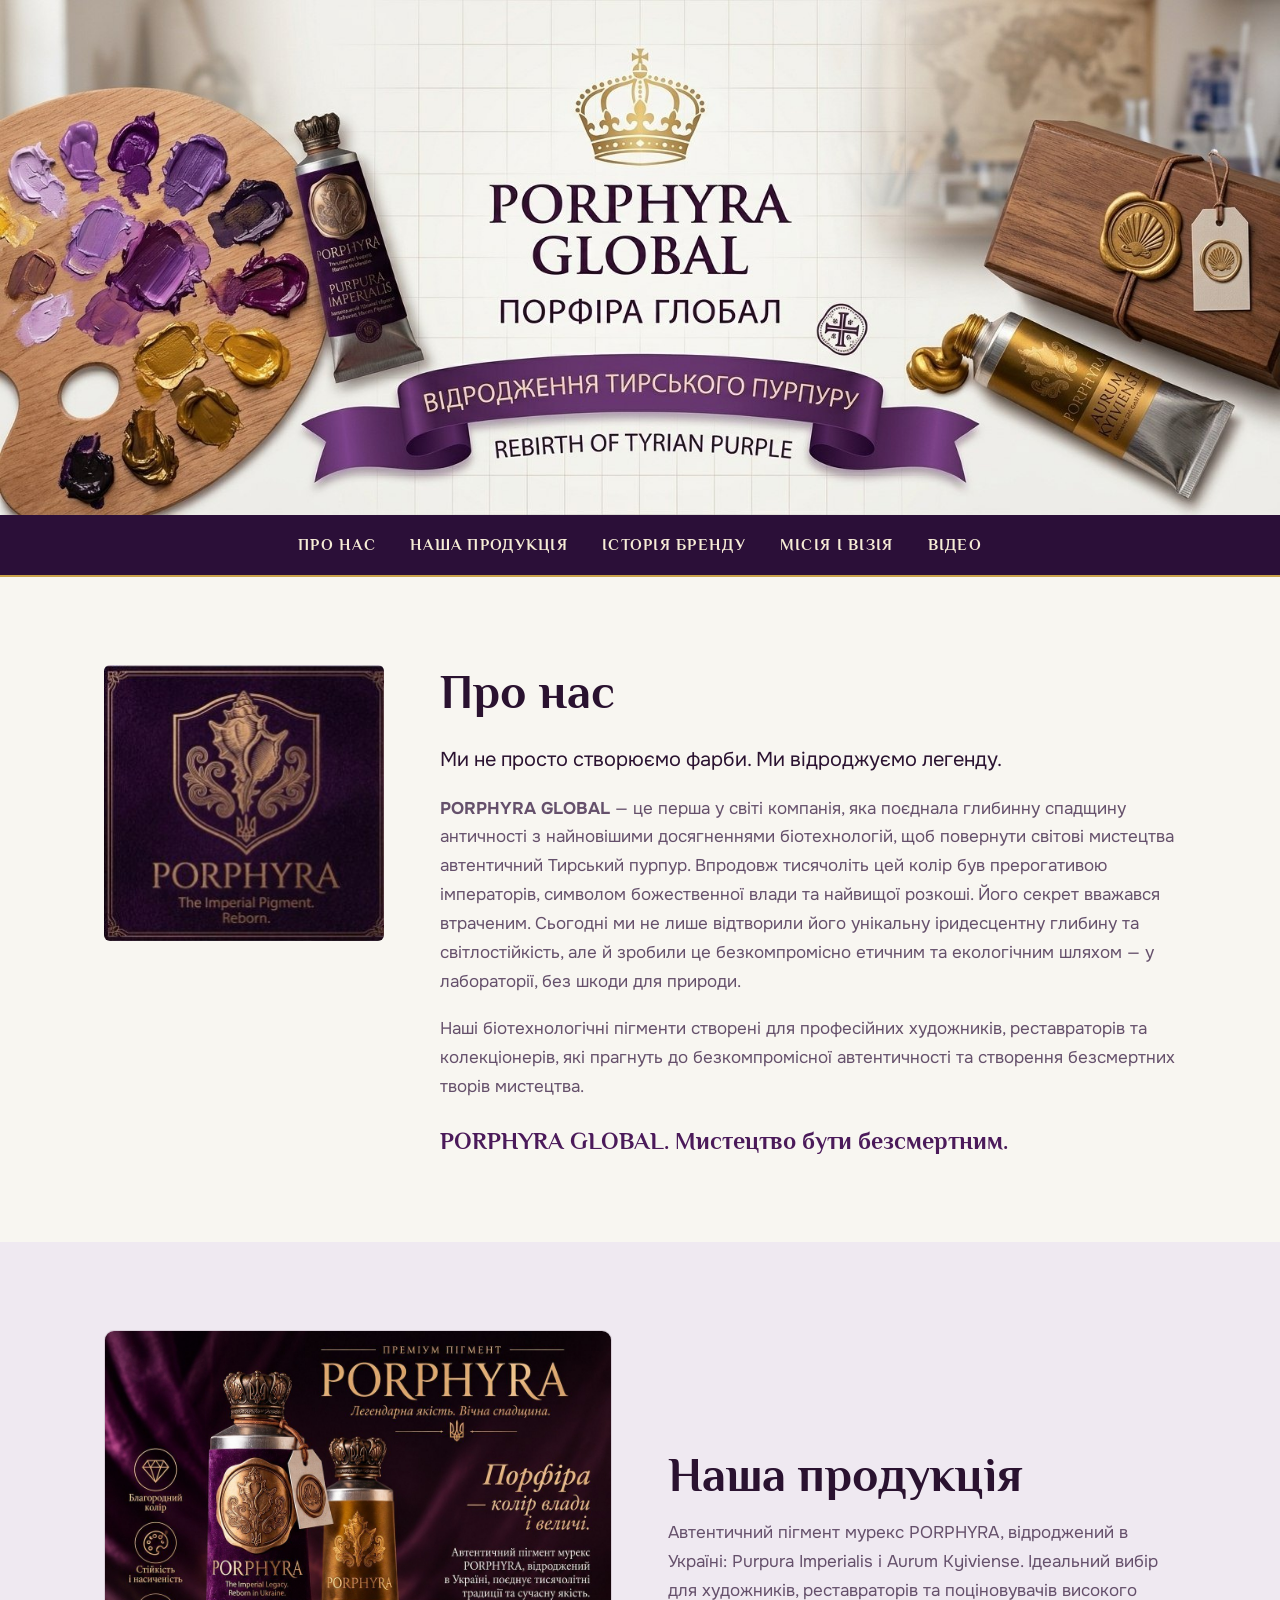
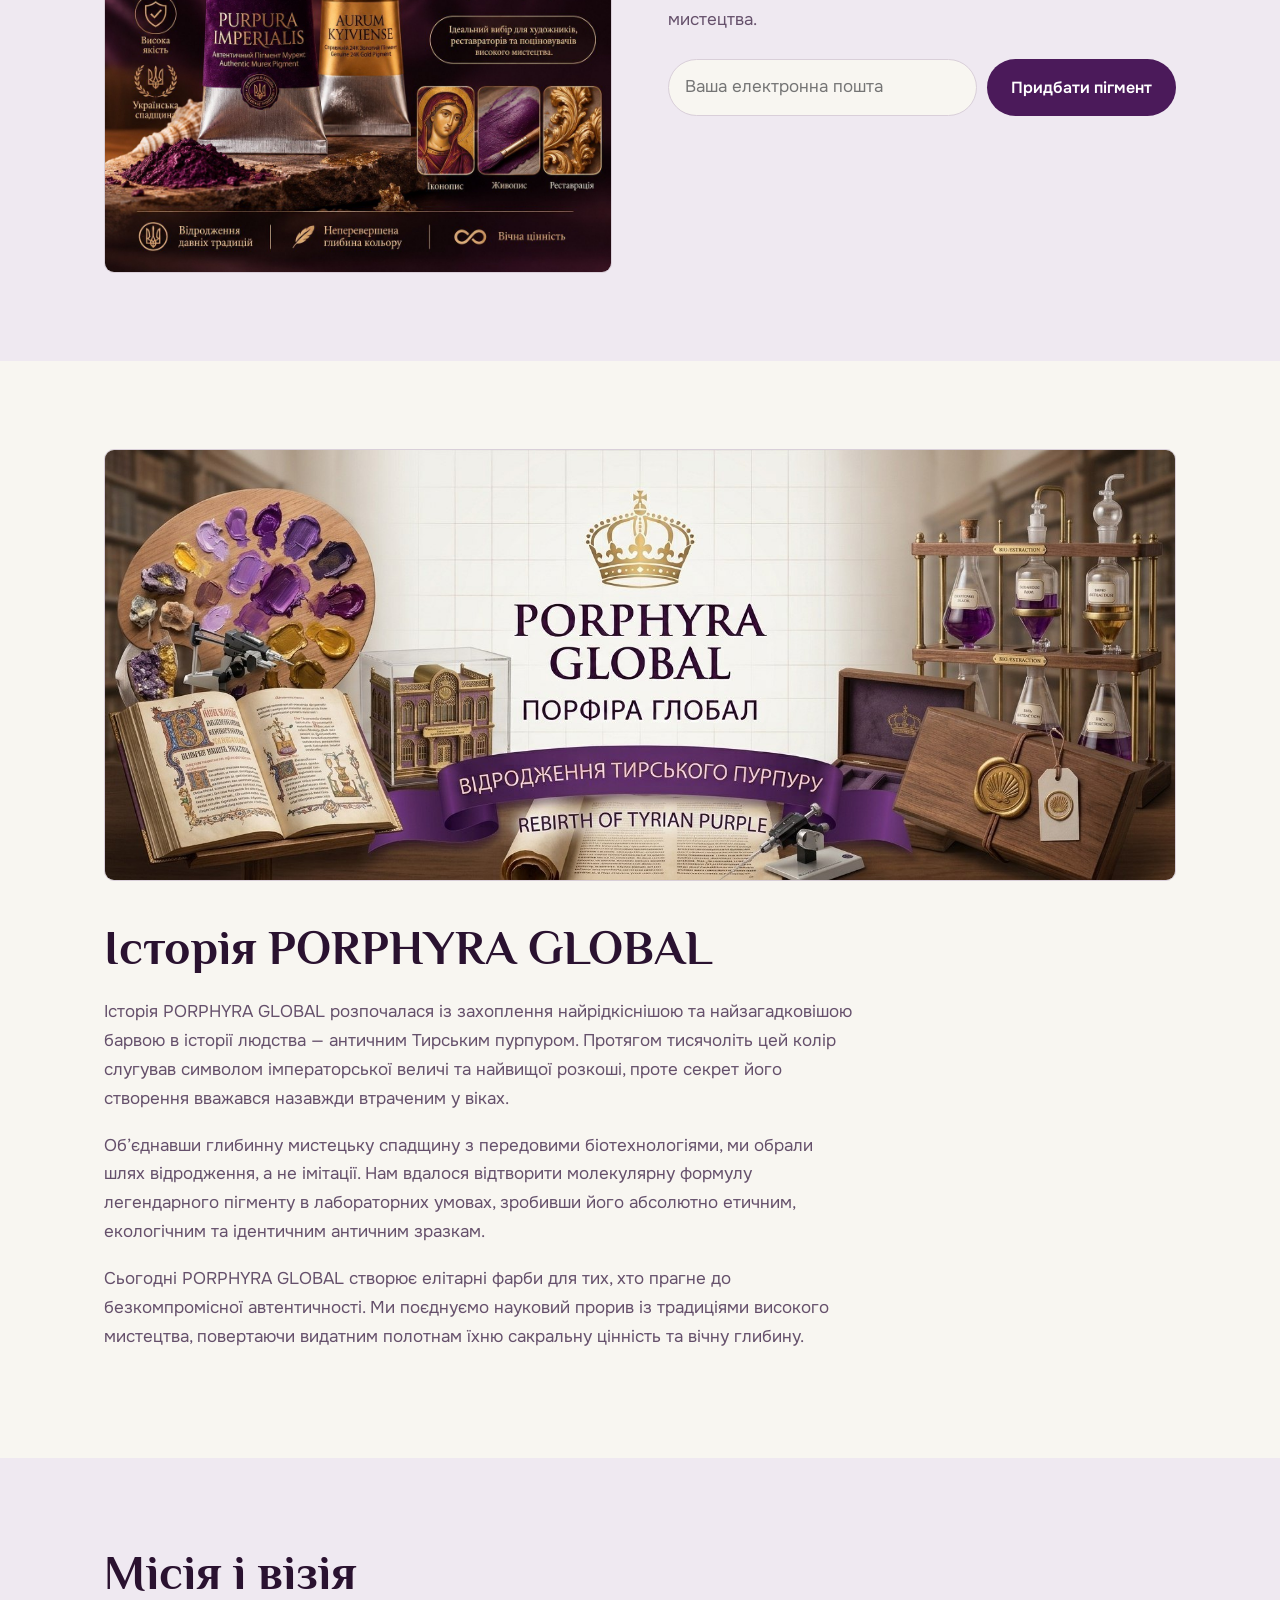
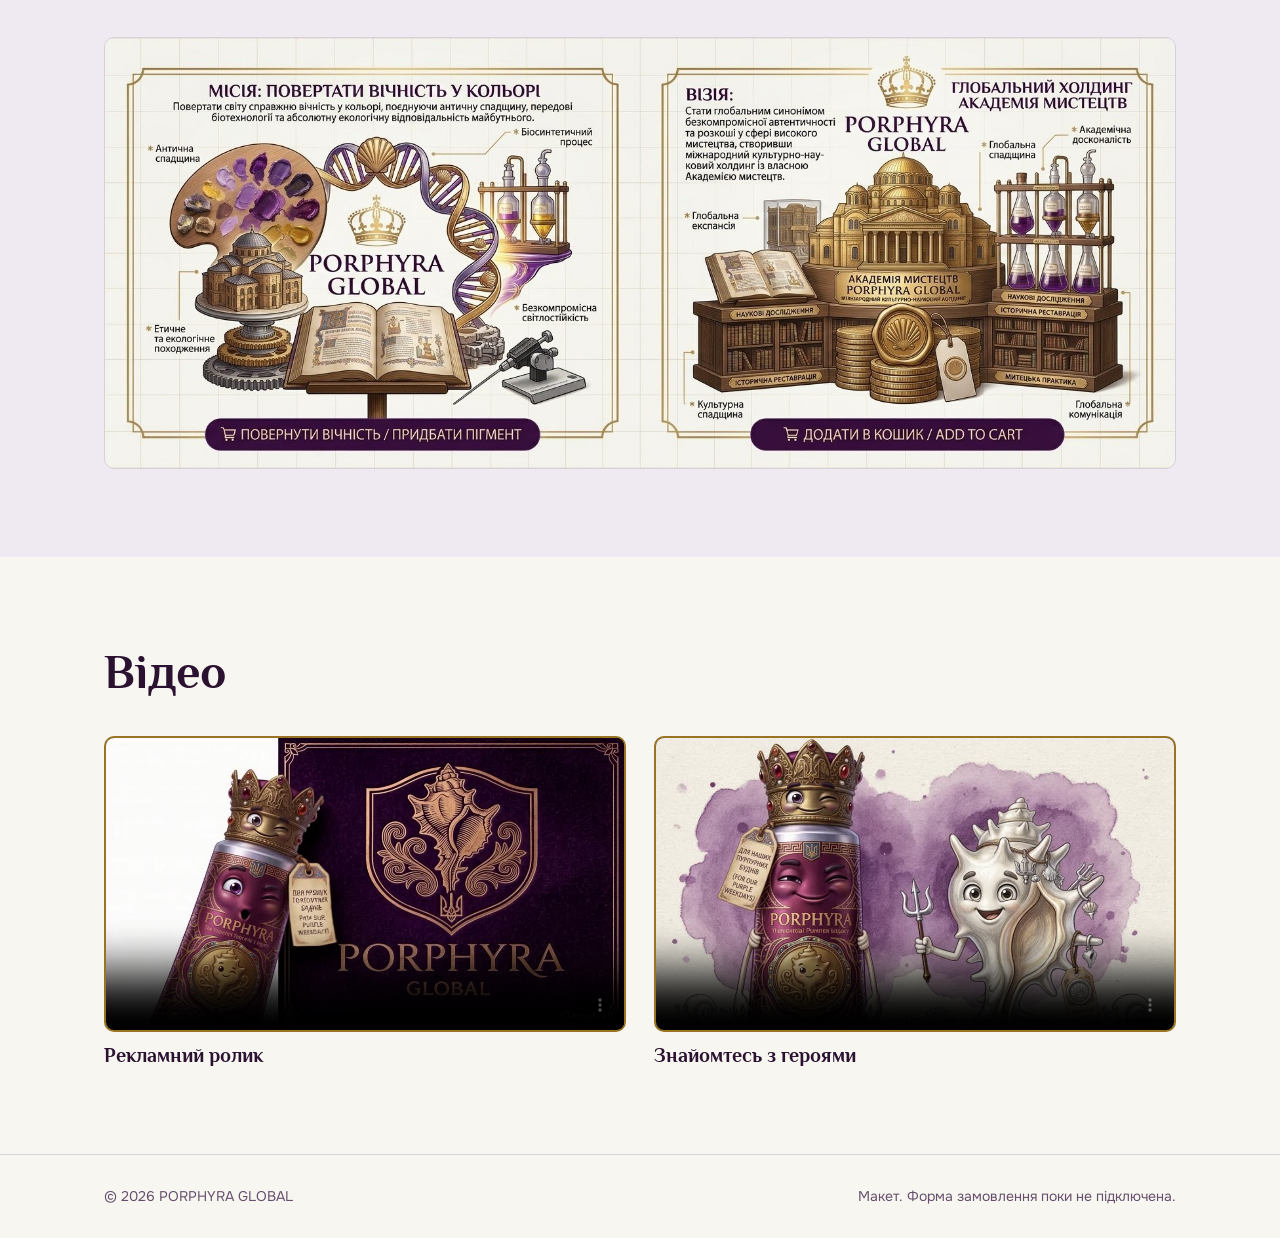
==== index.html @ f1d815a1 "Add files via upload" ====
<!DOCTYPE html>
<html lang="uk">
<head>
<meta charset="utf-8">
<meta name="viewport" content="width=device-width, initial-scale=1, viewport-fit=cover">
<title>PORPHYRA GLOBAL — Відродження тирського пурпуру</title>
<link rel="stylesheet" href="https://fonts.googleapis.com/css2?family=Philosopher:wght@400;700&family=Onest:wght@400;500;600&display=swap">
<link rel="stylesheet" href="css/style.css">
</head>
<body>
<header><img class="banner" src="assets/images/banner-top.jpg" alt="PORPHYRA GLOBAL — відродження тирського пурпуру. Rebirth of Tyrian Purple"></header>
<nav aria-label="Головне меню"><ul>
<li><a href="#about">Про нас</a></li><li><a href="#products">Наша продукція</a></li><li><a href="#history">Історія бренду</a></li><li><a href="#mission">Місія і візія</a></li><li><a href="#video">Відео</a></li>
</ul></nav>

<main>
<section id="about"><div class="wrap about">
<img src="assets/images/logo.jpg" alt="Логотип PORPHYRA — The Imperial Pigment. Reborn." width="281" height="277">
<div>
<h2>Про нас</h2>
<p class="lead">Ми не просто створюємо фарби. Ми відроджуємо легенду.</p>
<p><b>PORPHYRA GLOBAL</b> — це перша у світі компанія, яка поєднала глибинну спадщину античності з найновішими досягненнями біотехнологій, щоб повернути світові мистецтва автентичний Тирський пурпур. Впродовж тисячоліть цей колір був прерогативою імператорів, символом божественної влади та найвищої розкоші. Його секрет вважався втраченим. Сьогодні ми не лише відтворили його унікальну іридесцентну глибину та світлостійкість, але й зробили це безкомпромісно етичним та екологічним шляхом — у лабораторії, без шкоди для природи.</p>
<p>Наші біотехнологічні пігменти створені для професійних художників, реставраторів та колекціонерів, які прагнуть до безкомпромісної автентичності та створення безсмертних творів мистецтва.</p>
<div class="motto">PORPHYRA GLOBAL. Мистецтво бути безсмертним.</div>
</div>
</div></section>

<section id="products" class="alt"><div class="wrap product">
<img class="fig" src="assets/images/product-card.jpg" alt="Картка товару: PORPHYRA Purpura Imperialis та Aurum Kyiviense — преміум пігмент" width="1214" height="1296">
<div>
<h2>Наша продукція</h2>
<p>Автентичний пігмент мурекс PORPHYRA, відроджений в Україні: Purpura Imperialis і Aurum Kyiviense. Ідеальний вибір для художників, реставраторів та поціновувачів високого мистецтва.</p>
<div class="row"><input id="em" type="email" placeholder="Ваша електронна пошта" aria-label="Електронна пошта"><button class="btn" id="go" type="button">Придбати пігмент</button></div>
<div id="ok" role="status"></div>
</div>
</div></section>

<section id="history"><div class="wrap history">
<img class="fig" src="assets/images/banner-history.jpg" alt="PORPHYRA GLOBAL: палітра, рукописна книга, біоекстракція та подарункова скринька" width="1632" height="656">
<h2>Історія PORPHYRA GLOBAL</h2>
<p>Історія PORPHYRA GLOBAL розпочалася із захоплення найрідкіснішою та найзагадковішою барвою в історії людства — античним Тирським пурпуром. Протягом тисячоліть цей колір слугував символом імператорської величі та найвищої розкоші, проте секрет його створення вважався назавжди втраченим у віках.</p>
<p>Об’єднавши глибинну мистецьку спадщину з передовими біотехнологіями, ми обрали шлях відродження, а не імітації. Нам вдалося відтворити молекулярну формулу легендарного пігменту в лабораторних умовах, зробивши його абсолютно етичним, екологічним та ідентичним античним зразкам.</p>
<p>Сьогодні PORPHYRA GLOBAL створює елітарні фарби для тих, хто прагне до безкомпромісної автентичності. Ми поєднуємо науковий прорив із традиціями високого мистецтва, повертаючи видатним полотнам їхню сакральну цінність та вічну глибину.</p>
</div></section>

<section id="mission" class="alt"><div class="wrap">
<div class="head"><h2>Місія і візія</h2></div>
<img class="fig" src="assets/images/mission-vision.jpg" alt="Місія: повертати вічність у кольорі. Візія: глобальний холдинг Академія мистецтв" width="1632" height="656">
</div></section>

<section id="video"><div class="wrap">
<div class="head"><h2>Відео</h2></div>
<div class="videos">
<figure><div class="frame"><video src="assets/video/video-ad.mp4" poster="assets/images/poster-ad.jpg" controls playsinline preload="metadata" aria-label="Рекламний ролик Porphyra Global"></video></div><figcaption>Рекламний ролик</figcaption></figure>
<figure><div class="frame"><video src="assets/video/video-heroes.mp4" poster="assets/images/poster-heroes.jpg" controls playsinline preload="metadata" aria-label="Відео з героями бренду"></video></div><figcaption>Знайомтесь з героями</figcaption></figure>
</div>
</div></section>
</main>

<footer><div class="wrap"><span>© 2026 PORPHYRA GLOBAL</span><span>Макет. Форма замовлення поки не підключена.</span></div></footer>

<script src="js/script.js" defer></script>
</body>
</html>
---- css/style.css ----
/* PORPHYRA GLOBAL — стилі сайту */
:root{--bg:#f8f6f1;--surface:#efe9f1;--ink:#2a1230;--mute:#65506b;--purple:#4b1a5a;--gold:#9a7424;--line:#d9cfd9;--on-purple:#f6ecd6;
box-sizing:border-box;padding-top:env(safe-area-inset-top,0px);padding-bottom:env(safe-area-inset-bottom,0px)}
@media (prefers-color-scheme:dark){:root:not([data-theme="light"]){--bg:#170a1c;--surface:#241030;--ink:#f0e6f2;--mute:#b9a2bf;--purple:#a45bb8;--gold:#d6ae52;--line:#43264e}}
:root[data-theme="dark"]{--bg:#170a1c;--surface:#241030;--ink:#f0e6f2;--mute:#b9a2bf;--purple:#a45bb8;--gold:#d6ae52;--line:#43264e}
*,*::before,*::after{box-sizing:border-box}
html{scroll-behavior:smooth;scroll-padding-top:calc(64px + env(safe-area-inset-top,0px))}
body{margin:0;background:var(--bg);color:var(--ink);font:400 17px/1.7 Onest,system-ui,sans-serif}
body::before{content:"";position:fixed;inset:0 0 auto;height:env(safe-area-inset-top,0px);background:var(--bg);z-index:10}
h1,h2,h3{font-family:Philosopher,Georgia,serif;font-weight:700;line-height:1.15;margin:0}
h2{font-size:clamp(30px,4.6vw,48px)}
img{max-width:100%;height:auto;display:block}
:focus-visible{outline:3px solid var(--gold);outline-offset:3px}
.wrap{max-width:1120px;margin:0 auto;padding:0 24px}
.banner{width:100%;aspect-ratio:1632/656;object-fit:cover;object-position:center}
nav{position:sticky;top:env(safe-area-inset-top,0px);z-index:11;background:#2b0f38;border-bottom:2px solid #c9a24b}
nav ul{display:flex;justify-content:center;flex-wrap:wrap;gap:6px 30px;list-style:none;margin:0 auto;padding:16px 24px;max-width:1120px}
nav a{font:600 16px Philosopher,serif;letter-spacing:.08em;text-decoration:none;text-transform:uppercase;color:#f6ecd6;padding:6px 2px;border-bottom:2px solid transparent;transition:color .2s,border-color .2s}
nav a:hover,nav a:focus-visible{color:#e3bf64;border-color:#e3bf64}
section{padding:88px 0}
section.alt{background:var(--surface)}
.about{display:grid;grid-template-columns:280px 1fr;gap:56px;align-items:start}
.about img{border-radius:6px;width:280px}
.about h2{margin-bottom:22px}
.about p,.history p{color:var(--mute);margin:0 0 18px;max-width:68ch}
.about p.lead{color:var(--ink);font-size:20px}
.motto{font:700 24px Philosopher,serif;color:var(--purple);margin-top:26px}
.fig{border-radius:10px;border:1px solid var(--line);width:100%}
.history .fig{margin-bottom:40px}
.history h2{margin-bottom:22px}
.product{display:grid;grid-template-columns:minmax(0,1fr) minmax(0,1fr);gap:56px;align-items:center}
.product h2{margin-bottom:16px}
.product p{color:var(--mute);margin:0 0 24px}
.row{display:flex;gap:10px;flex-wrap:wrap}
input{flex:1 1 220px;font:inherit;padding:13px 16px;border-radius:999px;border:1.5px solid var(--line);background:var(--bg);color:var(--ink)}
.btn{font:600 16px Onest,sans-serif;padding:13px 24px;border-radius:999px;border:0;background:var(--purple);color:#fff;cursor:pointer}
.btn:hover{filter:brightness(1.12)}
#ok{min-height:1.6em;margin-top:12px;color:var(--gold);font-weight:600}
.head{margin-bottom:36px}
.videos{display:grid;grid-template-columns:1fr 1fr;gap:28px}
figure{margin:0}
figcaption{margin-top:12px;font:700 20px Philosopher,serif}
.frame{border-radius:10px;overflow:hidden;background:#000;border:2px solid var(--gold)}
.frame video{display:block;width:100%;height:auto}
footer{padding:30px 0;font-size:14px;color:var(--mute);border-top:1px solid var(--line)}
footer .wrap{display:flex;justify-content:space-between;gap:16px;flex-wrap:wrap}
@media(max-width:820px){
section{padding:60px 0}
.banner{aspect-ratio:auto;height:220px}
.about,.product,.videos{grid-template-columns:1fr;gap:34px}
.about img{width:200px}
nav ul{gap:4px 18px;padding:12px 16px}nav a{font-size:14px}}
@media(prefers-reduced-motion:reduce){html{scroll-behavior:auto}}
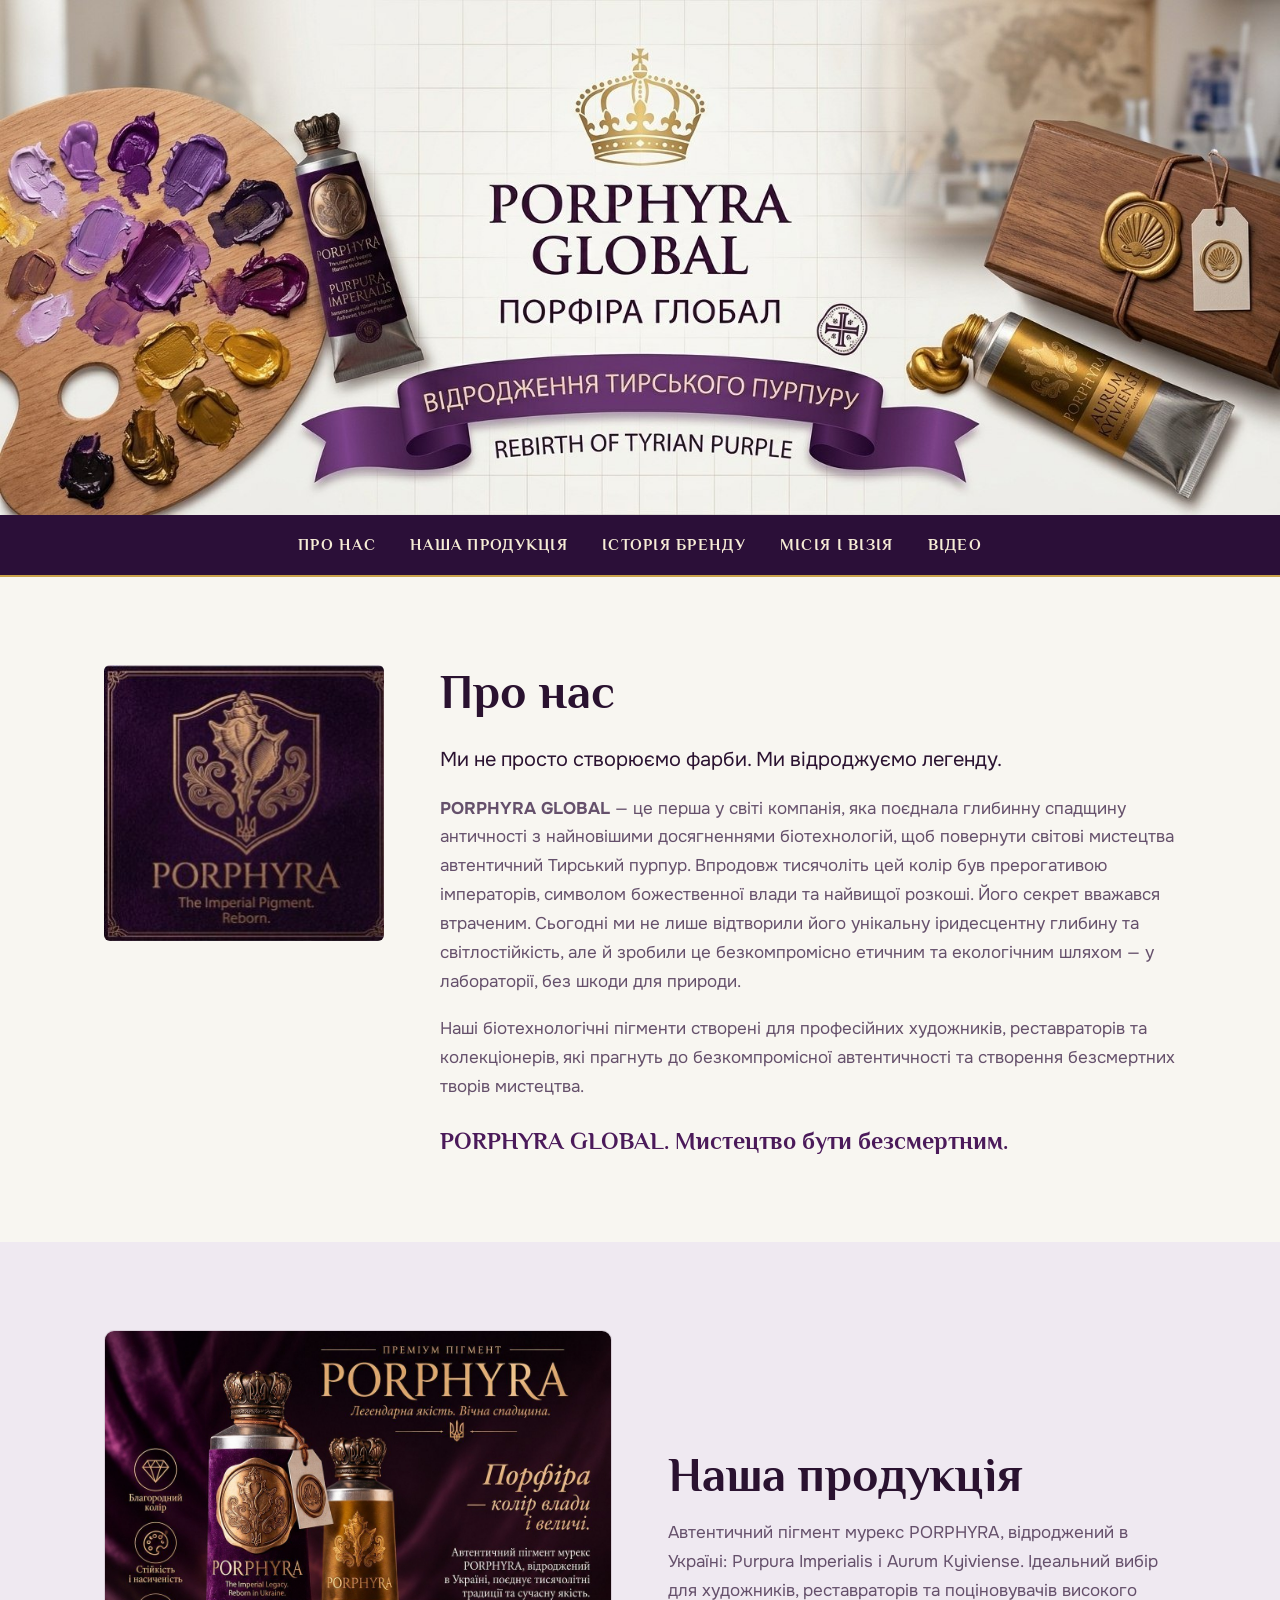
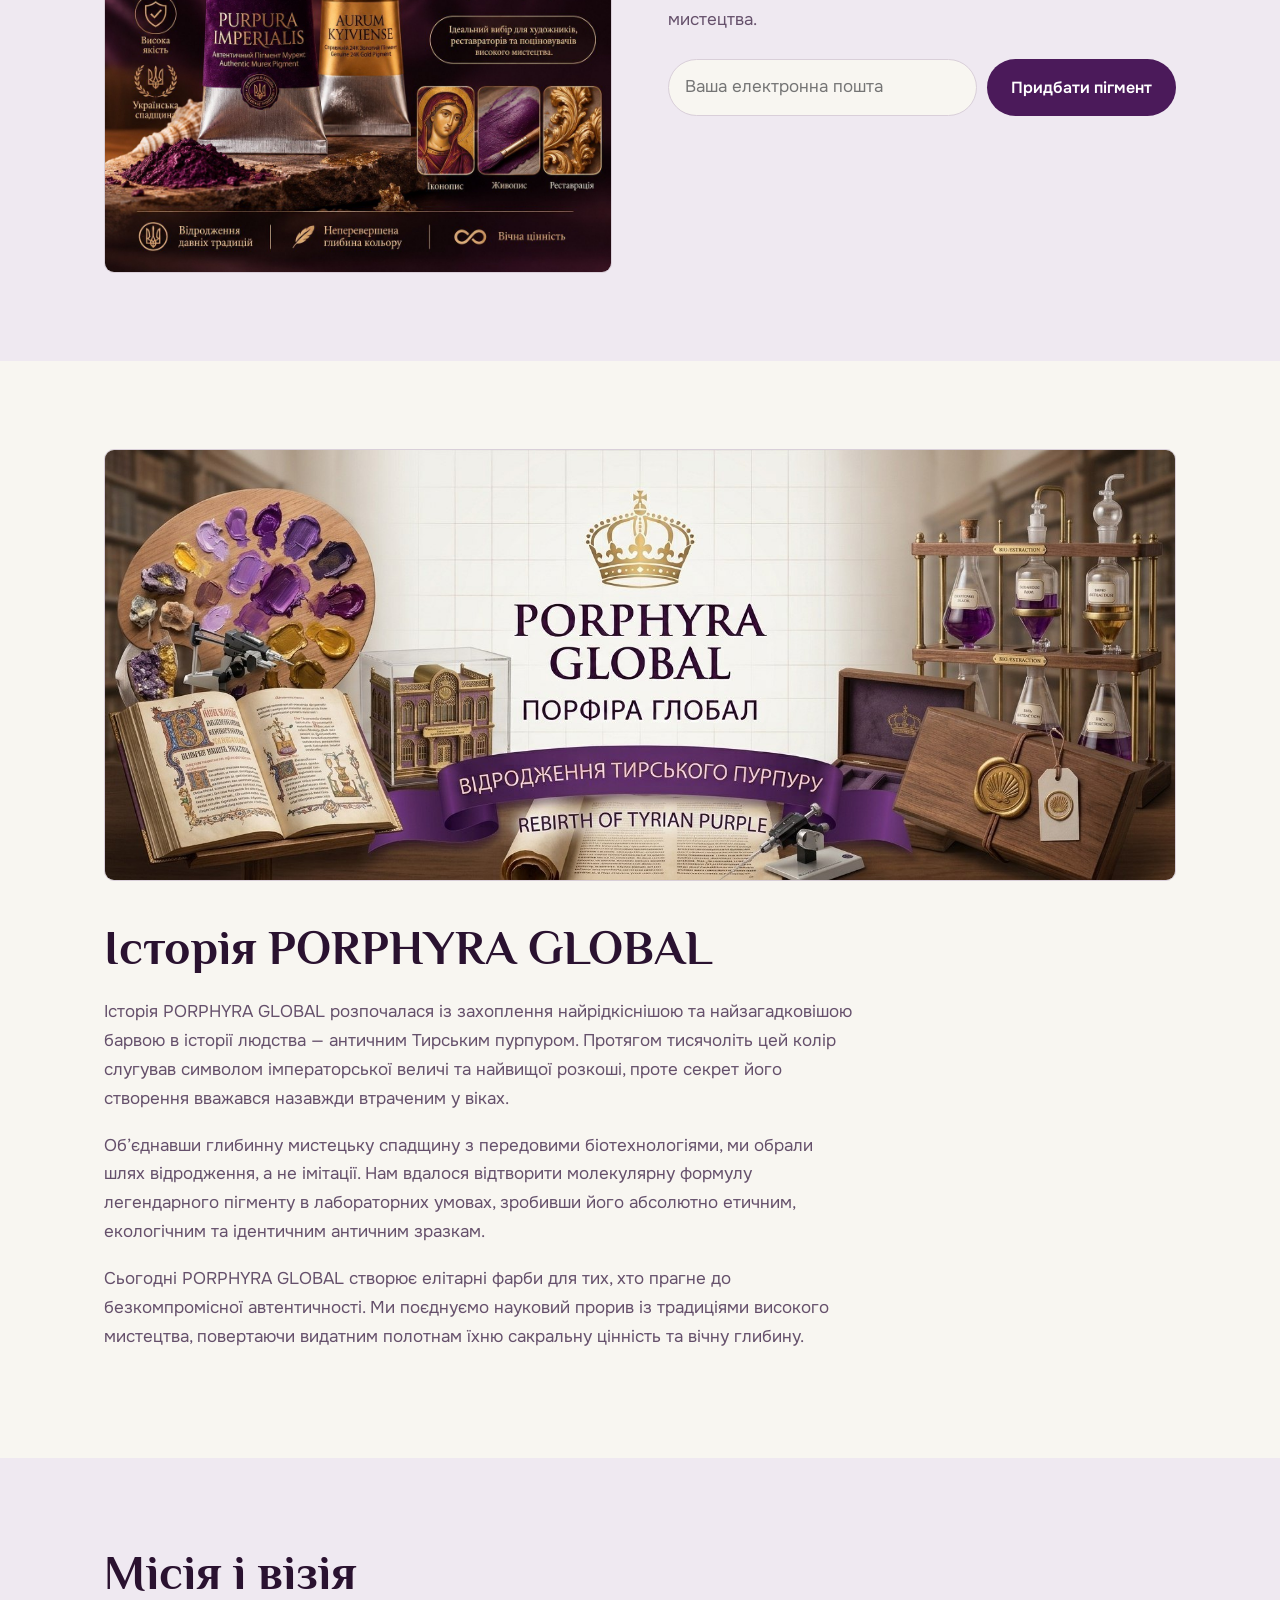
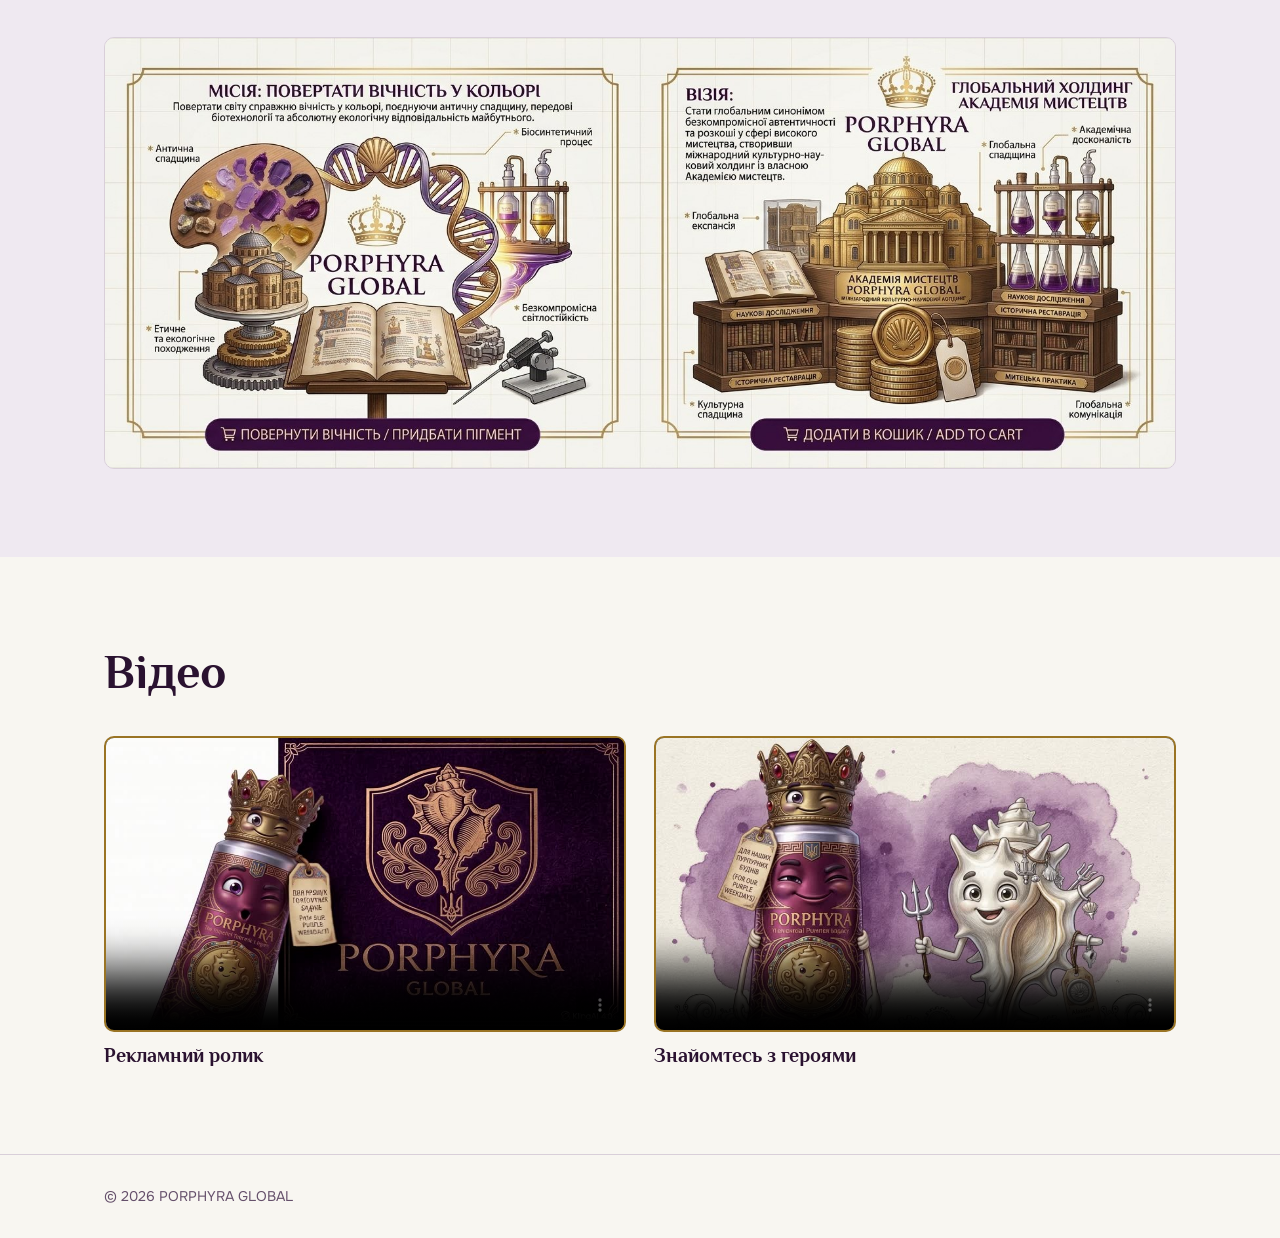
==== commit dc63803d: "Update footer content in index.html Removed the order form message from the footer." ====
--- a/index.html
+++ b/index.html
@@ -57,7 +57,7 @@
 </div></section>
 </main>
 
-<footer><div class="wrap"><span>© 2026 PORPHYRA GLOBAL</span><span>Макет. Форма замовлення поки не підключена.</span></div></footer>
+<footer><div class="wrap"><span>© 2026 PORPHYRA GLOBAL</span></div></footer>
 
 <script src="js/script.js" defer></script>
 </body>
